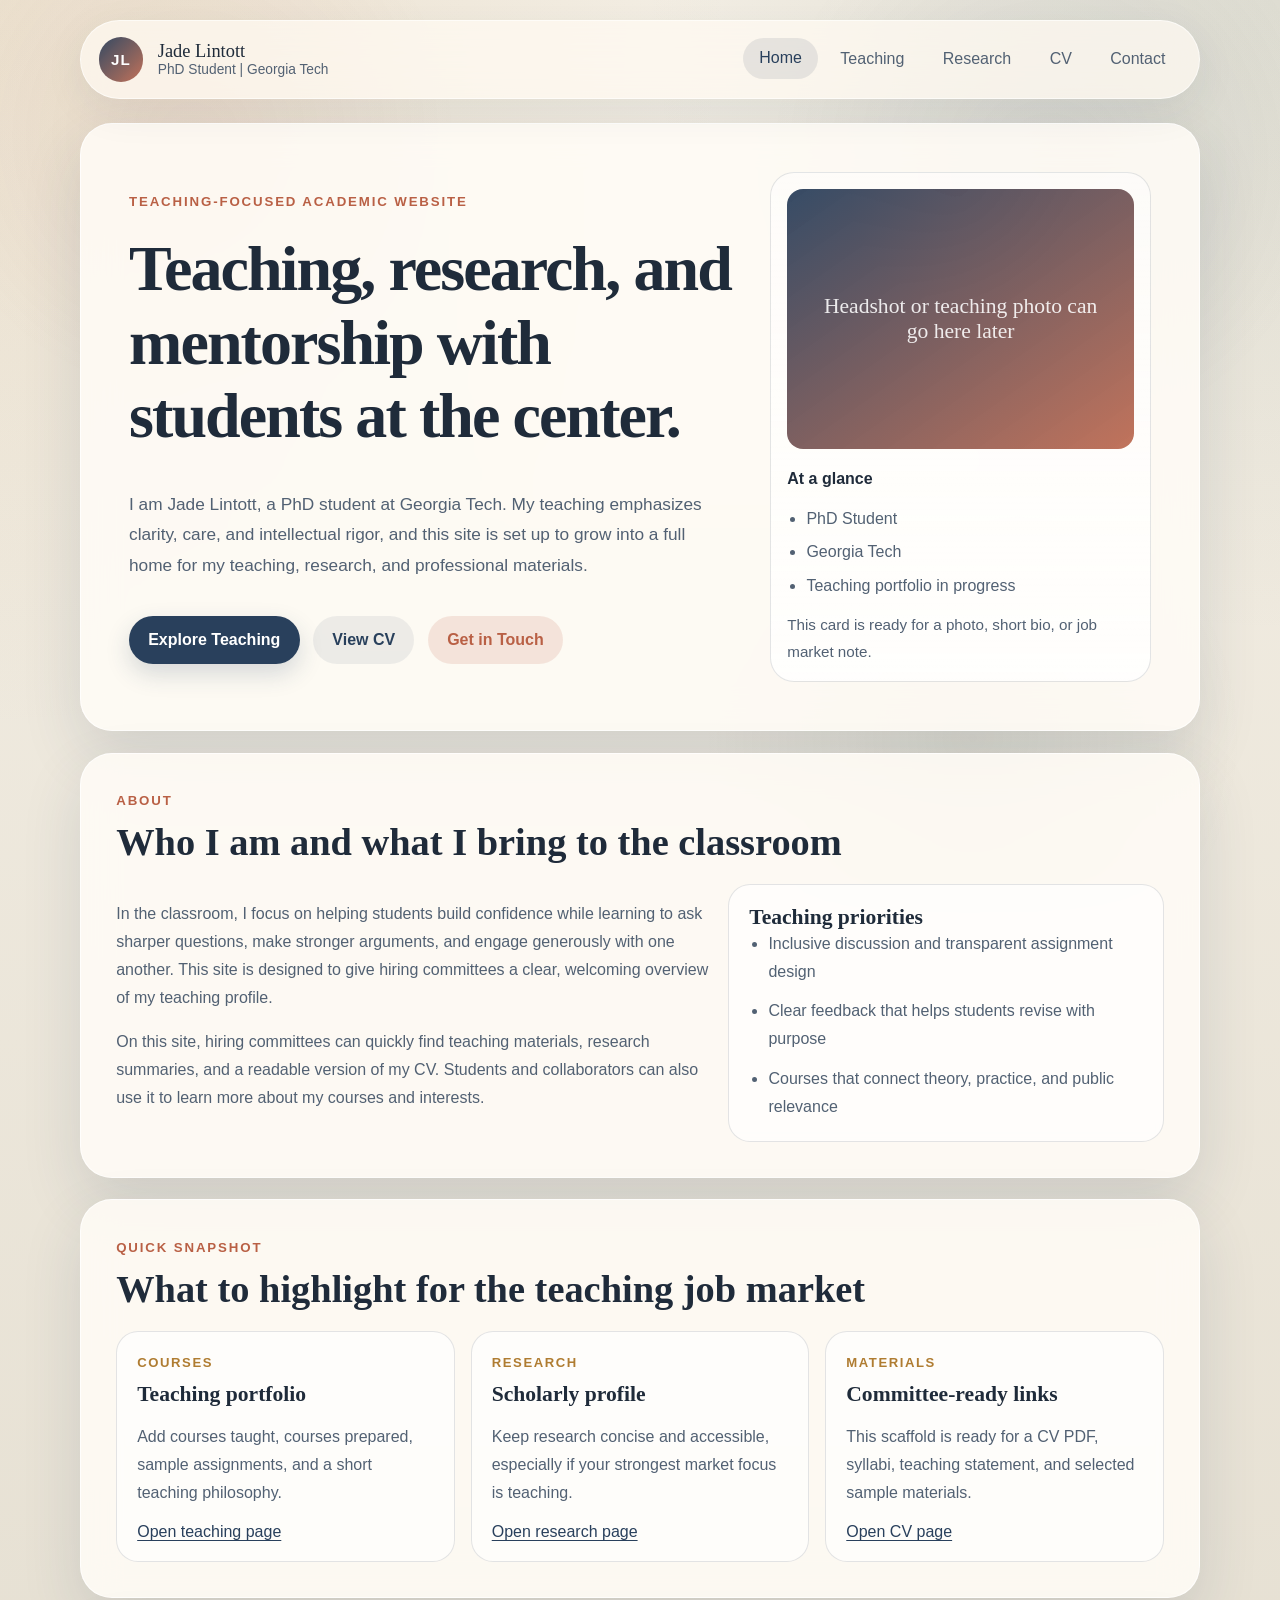
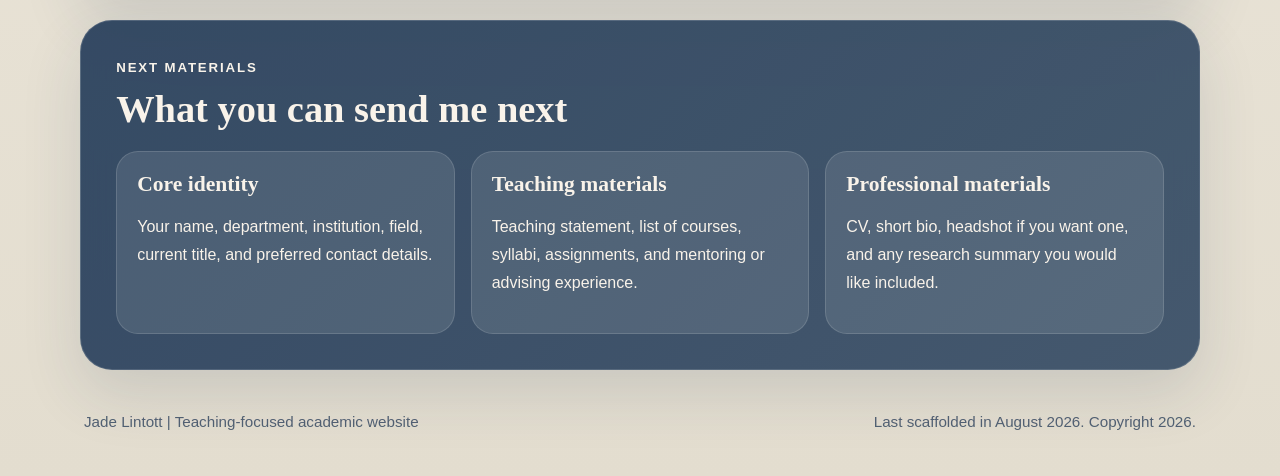
==== index.html @ e93408f1 "Add files via upload" ====
<!DOCTYPE html>
<html lang="en">
  <head>
    <meta charset="UTF-8" />
    <meta name="viewport" content="width=device-width, initial-scale=1.0" />
    <title>Jade Lintott | Teaching-Focused Academic Website</title>
    <meta
      name="description"
      content="Academic website for Jade Lintott, featuring teaching, research, CV, and contact information."
    />
    <link rel="icon" type="image/svg+xml" href="favicon.svg" />
    <link rel="stylesheet" href="styles.css" />
    <script src="script.js" defer></script>
  </head>
  <body>
    <div class="site-background" aria-hidden="true"></div>
    <div class="page-shell">
      <header class="site-header">
        <a class="site-brand" href="index.html">
          <span class="site-brand__mark">JL</span>
          <span>
            <span class="site-brand__name">Jade Lintott</span>
            <span class="site-brand__meta">PhD Student | Georgia Tech</span>
          </span>
        </a>
        <button
          class="nav-toggle"
          type="button"
          aria-expanded="false"
          aria-label="Toggle navigation"
          data-nav-toggle
        >
          Menu
        </button>
        <nav class="site-nav" aria-label="Primary" data-site-nav>
          <a href="index.html" aria-current="page">Home</a>
          <a href="teaching.html">Teaching</a>
          <a href="research.html">Research</a>
          <a href="cv.html">CV</a>
          <a href="contact.html">Contact</a>
        </nav>
      </header>

      <main>
        <section class="hero hero--home">
          <div class="hero__content">
            <p class="eyebrow">Teaching-Focused Academic Website</p>
            <h1>Teaching, research, and mentorship with students at the center.</h1>
            <p class="hero__lede">
              I am Jade Lintott, a PhD student at Georgia Tech. My teaching
              emphasizes clarity, care, and intellectual rigor, and this site
              is set up to grow into a full home for my teaching, research, and
              professional materials.
            </p>
            <div class="hero__actions">
              <a class="button" href="teaching.html">Explore Teaching</a>
              <a class="button button--ghost" href="cv.html">View CV</a>
              <a class="button button--soft" href="contact.html">Get in Touch</a>
            </div>
          </div>
          <aside class="profile-card">
            <div class="profile-card__visual">
              <span>Headshot or teaching photo can go here later</span>
            </div>
            <div class="profile-card__body">
              <p class="profile-card__title">At a glance</p>
              <ul class="compact-list">
                <li>PhD Student</li>
                <li>Georgia Tech</li>
                <li>Teaching portfolio in progress</li>
              </ul>
              <p class="muted">
                This card is ready for a photo, short bio, or job market note.
              </p>
            </div>
          </aside>
        </section>

        <section class="section-card">
          <div class="section-heading">
            <p class="eyebrow">About</p>
            <h2>Who I am and what I bring to the classroom</h2>
          </div>
          <div class="content-grid">
            <div>
              <p>
                In the classroom, I focus on helping students build confidence
                while learning to ask sharper questions, make stronger
                arguments, and engage generously with one another. This site is
                designed to give hiring committees a clear, welcoming overview
                of my teaching profile.
              </p>
              <p>
                On this site, hiring committees can quickly find teaching
                materials, research summaries, and a readable version of my CV.
                Students and collaborators can also use it to learn more about my
                courses and interests.
              </p>
            </div>
            <div class="highlight-panel">
              <h3>Teaching priorities</h3>
              <ul class="feature-list">
                <li>Inclusive discussion and transparent assignment design</li>
                <li>Clear feedback that helps students revise with purpose</li>
                <li>Courses that connect theory, practice, and public relevance</li>
              </ul>
            </div>
          </div>
        </section>

        <section class="section-card">
          <div class="section-heading">
            <p class="eyebrow">Quick Snapshot</p>
            <h2>What to highlight for the teaching job market</h2>
          </div>
          <div class="card-grid">
            <article class="info-card">
              <p class="info-card__kicker">Courses</p>
              <h3>Teaching portfolio</h3>
              <p>
                Add courses taught, courses prepared, sample assignments, and a
                short teaching philosophy.
              </p>
              <a class="text-link" href="teaching.html">Open teaching page</a>
            </article>
            <article class="info-card">
              <p class="info-card__kicker">Research</p>
              <h3>Scholarly profile</h3>
              <p>
                Keep research concise and accessible, especially if your strongest
                market focus is teaching.
              </p>
              <a class="text-link" href="research.html">Open research page</a>
            </article>
            <article class="info-card">
              <p class="info-card__kicker">Materials</p>
              <h3>Committee-ready links</h3>
              <p>
                This scaffold is ready for a CV PDF, syllabi, teaching statement,
                and selected sample materials.
              </p>
              <a class="text-link" href="cv.html">Open CV page</a>
            </article>
          </div>
        </section>

        <section class="section-card section-card--accent">
          <div class="section-heading">
            <p class="eyebrow">Next Materials</p>
            <h2>What you can send me next</h2>
          </div>
          <div class="card-grid">
            <article class="info-card info-card--light">
              <h3>Core identity</h3>
              <p>
                Your name, department, institution, field, current title, and
                preferred contact details.
              </p>
            </article>
            <article class="info-card info-card--light">
              <h3>Teaching materials</h3>
              <p>
                Teaching statement, list of courses, syllabi, assignments, and
                mentoring or advising experience.
              </p>
            </article>
            <article class="info-card info-card--light">
              <h3>Professional materials</h3>
              <p>
                CV, short bio, headshot if you want one, and any research summary
                you would like included.
              </p>
            </article>
          </div>
        </section>
      </main>

      <footer class="site-footer">
        <p>Jade Lintott | Teaching-focused academic website</p>
        <p>Last scaffolded in August 2026. Copyright <span data-year></span>.</p>
      </footer>
    </div>
  </body>
</html>
---- styles.css ----
:root {
  --background: #f4efe5;
  --background-deep: #e3ddcf;
  --paper: rgba(255, 252, 246, 0.88);
  --paper-strong: #fffaf2;
  --ink: #1f2b3a;
  --ink-soft: #526173;
  --line: rgba(31, 43, 58, 0.12);
  --navy: #29405c;
  --terracotta: #b96045;
  --gold: #af7c31;
  --sage: #6a7c6d;
  --shadow: 0 24px 60px rgba(41, 64, 92, 0.14);
  --radius-lg: 32px;
  --radius-md: 22px;
  --radius-sm: 14px;
  --font-sans: "Avenir Next", "Segoe UI", "Helvetica Neue", sans-serif;
  --font-serif: "Iowan Old Style", "Palatino Linotype", "Book Antiqua",
    Baskerville, Georgia, serif;
}

*,
*::before,
*::after {
  box-sizing: border-box;
}

html {
  scroll-behavior: smooth;
}

body {
  margin: 0;
  min-height: 100vh;
  font-family: var(--font-sans);
  color: var(--ink);
  background:
    radial-gradient(circle at top left, rgba(175, 124, 49, 0.12), transparent 30%),
    radial-gradient(circle at top right, rgba(106, 124, 109, 0.16), transparent 26%),
    linear-gradient(180deg, var(--background), var(--background-deep));
}

a {
  color: inherit;
}

img {
  max-width: 100%;
  display: block;
}

p,
li {
  font-size: 1rem;
  line-height: 1.75;
  color: var(--ink-soft);
}

h1,
h2,
h3 {
  margin: 0;
  font-family: var(--font-serif);
  color: var(--ink);
  line-height: 1.15;
}

h1 {
  font-size: clamp(2.6rem, 5vw, 4.8rem);
  letter-spacing: -0.03em;
}

h2 {
  font-size: clamp(1.8rem, 3vw, 2.7rem);
}

h3 {
  font-size: 1.35rem;
}

code {
  padding: 0.1rem 0.4rem;
  border-radius: 999px;
  background: rgba(41, 64, 92, 0.09);
  font-family: "SFMono-Regular", Consolas, "Liberation Mono", monospace;
  font-size: 0.92rem;
}

.site-background {
  position: fixed;
  inset: 0;
  pointer-events: none;
  background:
    radial-gradient(circle at 15% 15%, rgba(185, 96, 69, 0.08), transparent 20%),
    radial-gradient(circle at 82% 18%, rgba(41, 64, 92, 0.08), transparent 22%),
    radial-gradient(circle at 76% 82%, rgba(106, 124, 109, 0.12), transparent 22%);
}

.page-shell {
  width: min(1120px, calc(100% - 2rem));
  margin: 0 auto;
  padding: 1.25rem 0 2.5rem;
}

.site-header {
  position: sticky;
  top: 1rem;
  z-index: 20;
  display: flex;
  align-items: center;
  justify-content: space-between;
  gap: 1rem;
  margin-bottom: 1.5rem;
  padding: 1rem 1.1rem;
  border: 1px solid rgba(255, 255, 255, 0.6);
  border-radius: 999px;
  background: rgba(255, 250, 242, 0.75);
  backdrop-filter: blur(18px);
  box-shadow: 0 12px 40px rgba(41, 64, 92, 0.08);
}

.site-brand {
  display: inline-flex;
  align-items: center;
  gap: 0.9rem;
  text-decoration: none;
}

.site-brand__mark {
  display: grid;
  place-items: center;
  width: 2.8rem;
  height: 2.8rem;
  border-radius: 50%;
  background:
    linear-gradient(135deg, rgba(41, 64, 92, 0.95), rgba(185, 96, 69, 0.88));
  color: #fff;
  font-size: 0.95rem;
  font-weight: 700;
  letter-spacing: 0.08em;
}

.site-brand__name,
.site-brand__meta {
  display: block;
}

.site-brand__name {
  font-family: var(--font-serif);
  font-size: 1.15rem;
}

.site-brand__meta {
  color: var(--ink-soft);
  font-size: 0.86rem;
}

.site-nav {
  display: flex;
  flex-wrap: wrap;
  gap: 0.4rem;
}

.site-nav a {
  padding: 0.7rem 1rem;
  border-radius: 999px;
  text-decoration: none;
  color: var(--ink-soft);
  transition: background-color 180ms ease, color 180ms ease, transform 180ms ease;
}

.site-nav a:hover,
.site-nav a:focus-visible,
.site-nav a[aria-current="page"] {
  background: rgba(41, 64, 92, 0.1);
  color: var(--navy);
  transform: translateY(-1px);
}

.nav-toggle {
  display: none;
  padding: 0.75rem 1rem;
  border: 0;
  border-radius: 999px;
  background: rgba(41, 64, 92, 0.1);
  color: var(--navy);
  font: inherit;
  font-weight: 600;
}

.hero,
.section-card {
  position: relative;
  margin-bottom: 1.35rem;
  border: 1px solid rgba(255, 255, 255, 0.78);
  border-radius: var(--radius-lg);
  background: var(--paper);
  backdrop-filter: blur(18px);
  box-shadow: var(--shadow);
}

.hero {
  display: grid;
  gap: 1.25rem;
  padding: clamp(1.6rem, 4vw, 3rem);
}

.hero--home {
  grid-template-columns: minmax(0, 1.55fr) minmax(280px, 0.95fr);
  align-items: center;
}

.hero--page {
  padding-block: clamp(2rem, 5vw, 3.2rem);
}

.hero__content {
  display: grid;
  gap: 1.2rem;
}

.hero__content--narrow {
  max-width: 760px;
}

.hero__lede {
  max-width: 60ch;
  font-size: 1.08rem;
}

.hero__actions {
  display: flex;
  flex-wrap: wrap;
  gap: 0.85rem;
}

.eyebrow {
  margin: 0;
  color: var(--terracotta);
  font-size: 0.83rem;
  font-weight: 700;
  letter-spacing: 0.14em;
  text-transform: uppercase;
}

.profile-card {
  display: grid;
  gap: 1rem;
  padding: 1rem;
  border: 1px solid var(--line);
  border-radius: calc(var(--radius-lg) - 8px);
  background: linear-gradient(180deg, rgba(255, 255, 255, 0.5), rgba(255, 255, 255, 0.82));
}

.profile-card__visual {
  min-height: 260px;
  display: grid;
  place-items: center;
  padding: 1.5rem;
  border-radius: calc(var(--radius-lg) - 16px);
  background:
    linear-gradient(145deg, rgba(41, 64, 92, 0.94), rgba(185, 96, 69, 0.88)),
    radial-gradient(circle at top, rgba(255, 255, 255, 0.2), transparent 36%);
  color: rgba(255, 255, 255, 0.88);
  text-align: center;
  font-family: var(--font-serif);
  font-size: 1.35rem;
}

.profile-card__body {
  display: grid;
  gap: 0.75rem;
}

.profile-card__title {
  margin: 0;
  color: var(--ink);
  font-weight: 700;
}

.section-card {
  padding: clamp(1.4rem, 3.4vw, 2.2rem);
}

.section-card--accent {
  background:
    linear-gradient(135deg, rgba(41, 64, 92, 0.94), rgba(58, 80, 103, 0.94));
  border-color: rgba(255, 255, 255, 0.14);
}

.section-card--accent h2,
.section-card--accent h3,
.section-card--accent p,
.section-card--accent li,
.section-card--accent .eyebrow,
.section-card--accent code {
  color: #f9f3ea;
}

.section-card--accent code {
  background: rgba(255, 255, 255, 0.14);
}

.section-heading {
  display: grid;
  gap: 0.5rem;
  margin-bottom: 1.25rem;
}

.content-grid,
.card-grid {
  display: grid;
  gap: 1rem;
}

.content-grid {
  grid-template-columns: minmax(0, 1.3fr) minmax(280px, 0.95fr);
  align-items: start;
}

.card-grid {
  grid-template-columns: repeat(3, minmax(0, 1fr));
}

.highlight-panel,
.info-card {
  padding: 1.25rem;
  border: 1px solid var(--line);
  border-radius: var(--radius-md);
  background: rgba(255, 255, 255, 0.64);
}

.info-card--light {
  background: rgba(255, 255, 255, 0.1);
  border-color: rgba(255, 255, 255, 0.14);
}

.info-card__kicker {
  margin: 0 0 0.45rem;
  color: var(--gold);
  font-size: 0.82rem;
  font-weight: 700;
  letter-spacing: 0.12em;
  text-transform: uppercase;
}

.feature-list,
.compact-list,
.timeline-list {
  margin: 0;
  padding-left: 1.2rem;
}

.feature-list {
  display: grid;
  gap: 0.7rem;
}

.feature-list--wide {
  padding-left: 1.1rem;
}

.compact-list {
  display: grid;
  gap: 0.35rem;
}

.timeline-list {
  display: grid;
  gap: 1rem;
  list-style: none;
  padding: 0;
}

.timeline-list li {
  display: grid;
  grid-template-columns: 130px minmax(0, 1fr);
  gap: 1rem;
  padding: 1rem 0;
  border-top: 1px solid var(--line);
}

.timeline-list li:first-child {
  border-top: 0;
  padding-top: 0;
}

.timeline-list__date {
  color: var(--terracotta);
  font-weight: 700;
}

.button,
.text-link {
  transition: transform 180ms ease, box-shadow 180ms ease, background-color 180ms ease;
}

.button {
  display: inline-flex;
  align-items: center;
  justify-content: center;
  min-height: 3rem;
  padding: 0.85rem 1.2rem;
  border-radius: 999px;
  background: var(--navy);
  color: #fff;
  text-decoration: none;
  font-weight: 700;
  box-shadow: 0 10px 24px rgba(41, 64, 92, 0.18);
}

.button:hover,
.button:focus-visible,
.text-link:hover,
.text-link:focus-visible {
  transform: translateY(-2px);
}

.button--ghost {
  background: rgba(41, 64, 92, 0.08);
  color: var(--navy);
  box-shadow: none;
}

.button--soft {
  background: rgba(185, 96, 69, 0.14);
  color: var(--terracotta);
  box-shadow: none;
}

.button--disabled {
  background: rgba(41, 64, 92, 0.12);
  color: var(--ink-soft);
  box-shadow: none;
  cursor: default;
}

.text-link {
  color: var(--navy);
  text-decoration-thickness: 0.08em;
  text-underline-offset: 0.16em;
}

.muted {
  margin: 0;
  font-size: 0.95rem;
  color: var(--ink-soft);
}

.site-footer {
  display: flex;
  flex-wrap: wrap;
  justify-content: space-between;
  gap: 0.75rem 1rem;
  padding: 1.1rem 0.25rem 0;
}

.site-footer p {
  margin: 0;
  font-size: 0.95rem;
}

.not-found {
  min-height: 78vh;
  display: grid;
  place-content: center;
  gap: 1rem;
  text-align: center;
}

@media (max-width: 920px) {
  .hero--home,
  .content-grid,
  .card-grid {
    grid-template-columns: 1fr;
  }

  .profile-card__visual {
    min-height: 220px;
  }

  .timeline-list li {
    grid-template-columns: 1fr;
    gap: 0.4rem;
  }
}

@media (max-width: 760px) {
  .page-shell {
    width: min(100% - 1rem, 1120px);
  }

  .site-header {
    display: grid;
    grid-template-columns: 1fr auto;
    align-items: center;
    border-radius: 28px;
  }

  .nav-toggle {
    display: inline-flex;
  }

  .site-nav {
    display: none;
    grid-column: 1 / -1;
    padding-top: 0.35rem;
  }

  .site-nav.is-open {
    display: grid;
  }

  .site-nav a {
    width: 100%;
    text-align: center;
  }

  .hero,
  .section-card {
    border-radius: 26px;
  }

  .hero__actions {
    flex-direction: column;
  }

  .button {
    width: 100%;
  }
}
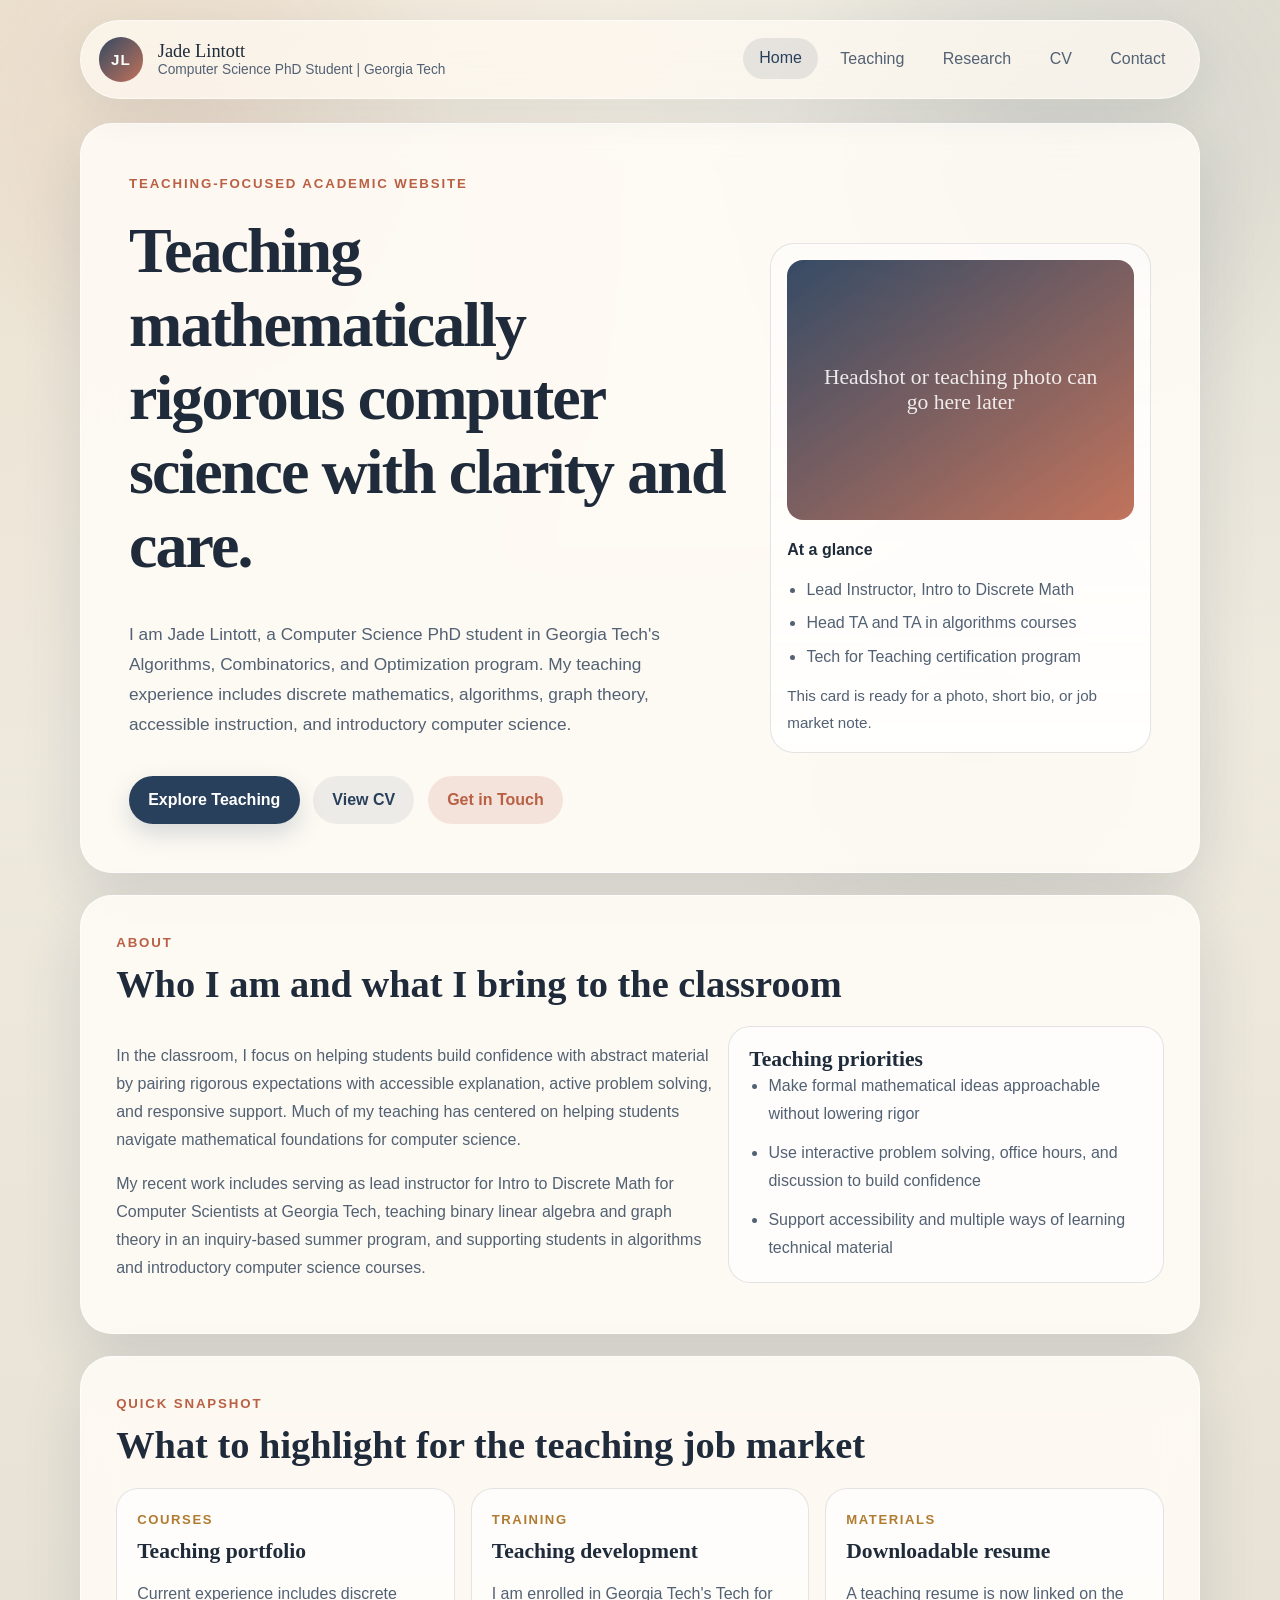
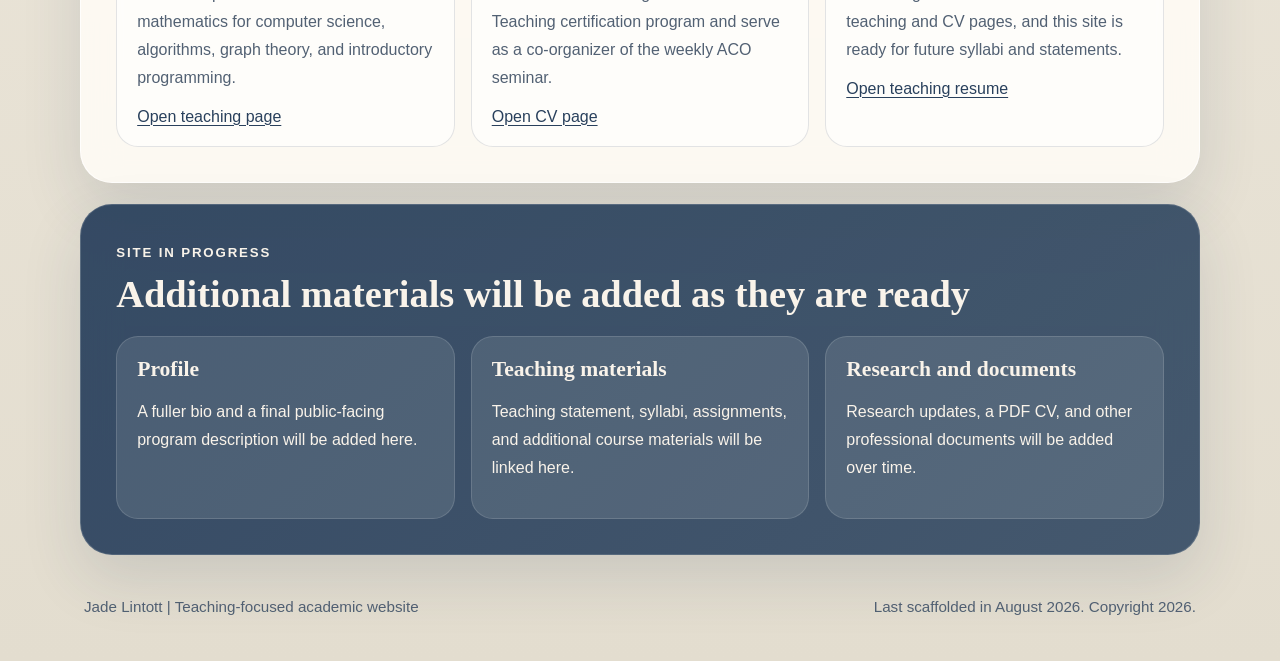
==== commit 5546bff8: "edits" ====
--- a/index.html
+++ b/index.html
@@ -3,10 +3,10 @@
   <head>
     <meta charset="UTF-8" />
     <meta name="viewport" content="width=device-width, initial-scale=1.0" />
-    <title>Jade Lintott | Teaching-Focused Academic Website</title>
+    <title>Jade Lintott | Teaching and Academic Website</title>
     <meta
       name="description"
-      content="Academic website for Jade Lintott, featuring teaching, research, CV, and contact information."
+      content="Academic website for Jade Lintott, a Computer Science PhD student at Georgia Tech, featuring teaching, CV, research, and contact information."
     />
     <link rel="icon" type="image/svg+xml" href="favicon.svg" />
     <link rel="stylesheet" href="styles.css" />
@@ -20,7 +20,7 @@
           <span class="site-brand__mark">JL</span>
           <span>
             <span class="site-brand__name">Jade Lintott</span>
-            <span class="site-brand__meta">PhD Student | Georgia Tech</span>
+            <span class="site-brand__meta">Computer Science PhD Student | Georgia Tech</span>
           </span>
         </a>
         <button
@@ -45,12 +45,13 @@
         <section class="hero hero--home">
           <div class="hero__content">
             <p class="eyebrow">Teaching-Focused Academic Website</p>
-            <h1>Teaching, research, and mentorship with students at the center.</h1>
+            <h1>Teaching mathematically rigorous computer science with clarity and care.</h1>
             <p class="hero__lede">
-              I am Jade Lintott, a PhD student at Georgia Tech. My teaching
-              emphasizes clarity, care, and intellectual rigor, and this site
-              is set up to grow into a full home for my teaching, research, and
-              professional materials.
+              I am Jade Lintott, a Computer Science PhD student in Georgia
+              Tech's Algorithms, Combinatorics, and Optimization program. My
+              teaching experience includes discrete mathematics, algorithms,
+              graph theory, accessible instruction, and introductory computer
+              science.
             </p>
             <div class="hero__actions">
               <a class="button" href="teaching.html">Explore Teaching</a>
@@ -65,9 +66,9 @@
             <div class="profile-card__body">
               <p class="profile-card__title">At a glance</p>
               <ul class="compact-list">
-                <li>PhD Student</li>
-                <li>Georgia Tech</li>
-                <li>Teaching portfolio in progress</li>
+                <li>Lead Instructor, Intro to Discrete Math</li>
+                <li>Head TA and TA in algorithms courses</li>
+                <li>Tech for Teaching certification program</li>
               </ul>
               <p class="muted">
                 This card is ready for a photo, short bio, or job market note.
@@ -85,24 +86,25 @@
             <div>
               <p>
                 In the classroom, I focus on helping students build confidence
-                while learning to ask sharper questions, make stronger
-                arguments, and engage generously with one another. This site is
-                designed to give hiring committees a clear, welcoming overview
-                of my teaching profile.
+                with abstract material by pairing rigorous expectations with
+                accessible explanation, active problem solving, and responsive
+                support. Much of my teaching has centered on helping students
+                navigate mathematical foundations for computer science.
               </p>
               <p>
-                On this site, hiring committees can quickly find teaching
-                materials, research summaries, and a readable version of my CV.
-                Students and collaborators can also use it to learn more about my
-                courses and interests.
+                My recent work includes serving as lead instructor for Intro to
+                Discrete Math for Computer Scientists at Georgia Tech, teaching
+                binary linear algebra and graph theory in an inquiry-based
+                summer program, and supporting students in algorithms and
+                introductory computer science courses.
               </p>
             </div>
             <div class="highlight-panel">
               <h3>Teaching priorities</h3>
               <ul class="feature-list">
-                <li>Inclusive discussion and transparent assignment design</li>
-                <li>Clear feedback that helps students revise with purpose</li>
-                <li>Courses that connect theory, practice, and public relevance</li>
+                <li>Make formal mathematical ideas approachable without lowering rigor</li>
+                <li>Use interactive problem solving, office hours, and discussion to build confidence</li>
+                <li>Support accessibility and multiple ways of learning technical material</li>
               </ul>
             </div>
           </div>
@@ -118,57 +120,57 @@
               <p class="info-card__kicker">Courses</p>
               <h3>Teaching portfolio</h3>
               <p>
-                Add courses taught, courses prepared, sample assignments, and a
-                short teaching philosophy.
+                Current experience includes discrete mathematics for computer
+                science, algorithms, graph theory, and introductory programming.
               </p>
               <a class="text-link" href="teaching.html">Open teaching page</a>
             </article>
             <article class="info-card">
-              <p class="info-card__kicker">Research</p>
-              <h3>Scholarly profile</h3>
+              <p class="info-card__kicker">Training</p>
+              <h3>Teaching development</h3>
               <p>
-                Keep research concise and accessible, especially if your strongest
-                market focus is teaching.
+                I am enrolled in Georgia Tech's Tech for Teaching certification
+                program and serve as a co-organizer of the weekly ACO seminar.
               </p>
-              <a class="text-link" href="research.html">Open research page</a>
+              <a class="text-link" href="cv.html">Open CV page</a>
             </article>
             <article class="info-card">
               <p class="info-card__kicker">Materials</p>
-              <h3>Committee-ready links</h3>
+              <h3>Downloadable resume</h3>
               <p>
-                This scaffold is ready for a CV PDF, syllabi, teaching statement,
-                and selected sample materials.
+                A teaching resume is now linked on the teaching and CV pages,
+                and this site is ready for future syllabi and statements.
               </p>
-              <a class="text-link" href="cv.html">Open CV page</a>
+              <a class="text-link" href="assets/docs/jade-lintott-teaching-resume.docx">Open teaching resume</a>
             </article>
           </div>
         </section>
 
         <section class="section-card section-card--accent">
           <div class="section-heading">
-            <p class="eyebrow">Next Materials</p>
-            <h2>What you can send me next</h2>
+            <p class="eyebrow">Site In Progress</p>
+            <h2>Additional materials will be added as they are ready</h2>
           </div>
           <div class="card-grid">
             <article class="info-card info-card--light">
-              <h3>Core identity</h3>
+              <h3>Profile</h3>
               <p>
-                Your name, department, institution, field, current title, and
-                preferred contact details.
+                A fuller bio and a final public-facing program description will
+                be added here.
               </p>
             </article>
             <article class="info-card info-card--light">
               <h3>Teaching materials</h3>
               <p>
-                Teaching statement, list of courses, syllabi, assignments, and
-                mentoring or advising experience.
+                Teaching statement, syllabi, assignments, and additional course
+                materials will be linked here.
               </p>
             </article>
             <article class="info-card info-card--light">
-              <h3>Professional materials</h3>
+              <h3>Research and documents</h3>
               <p>
-                CV, short bio, headshot if you want one, and any research summary
-                you would like included.
+                Research updates, a PDF CV, and other professional documents
+                will be added over time.
               </p>
             </article>
           </div>
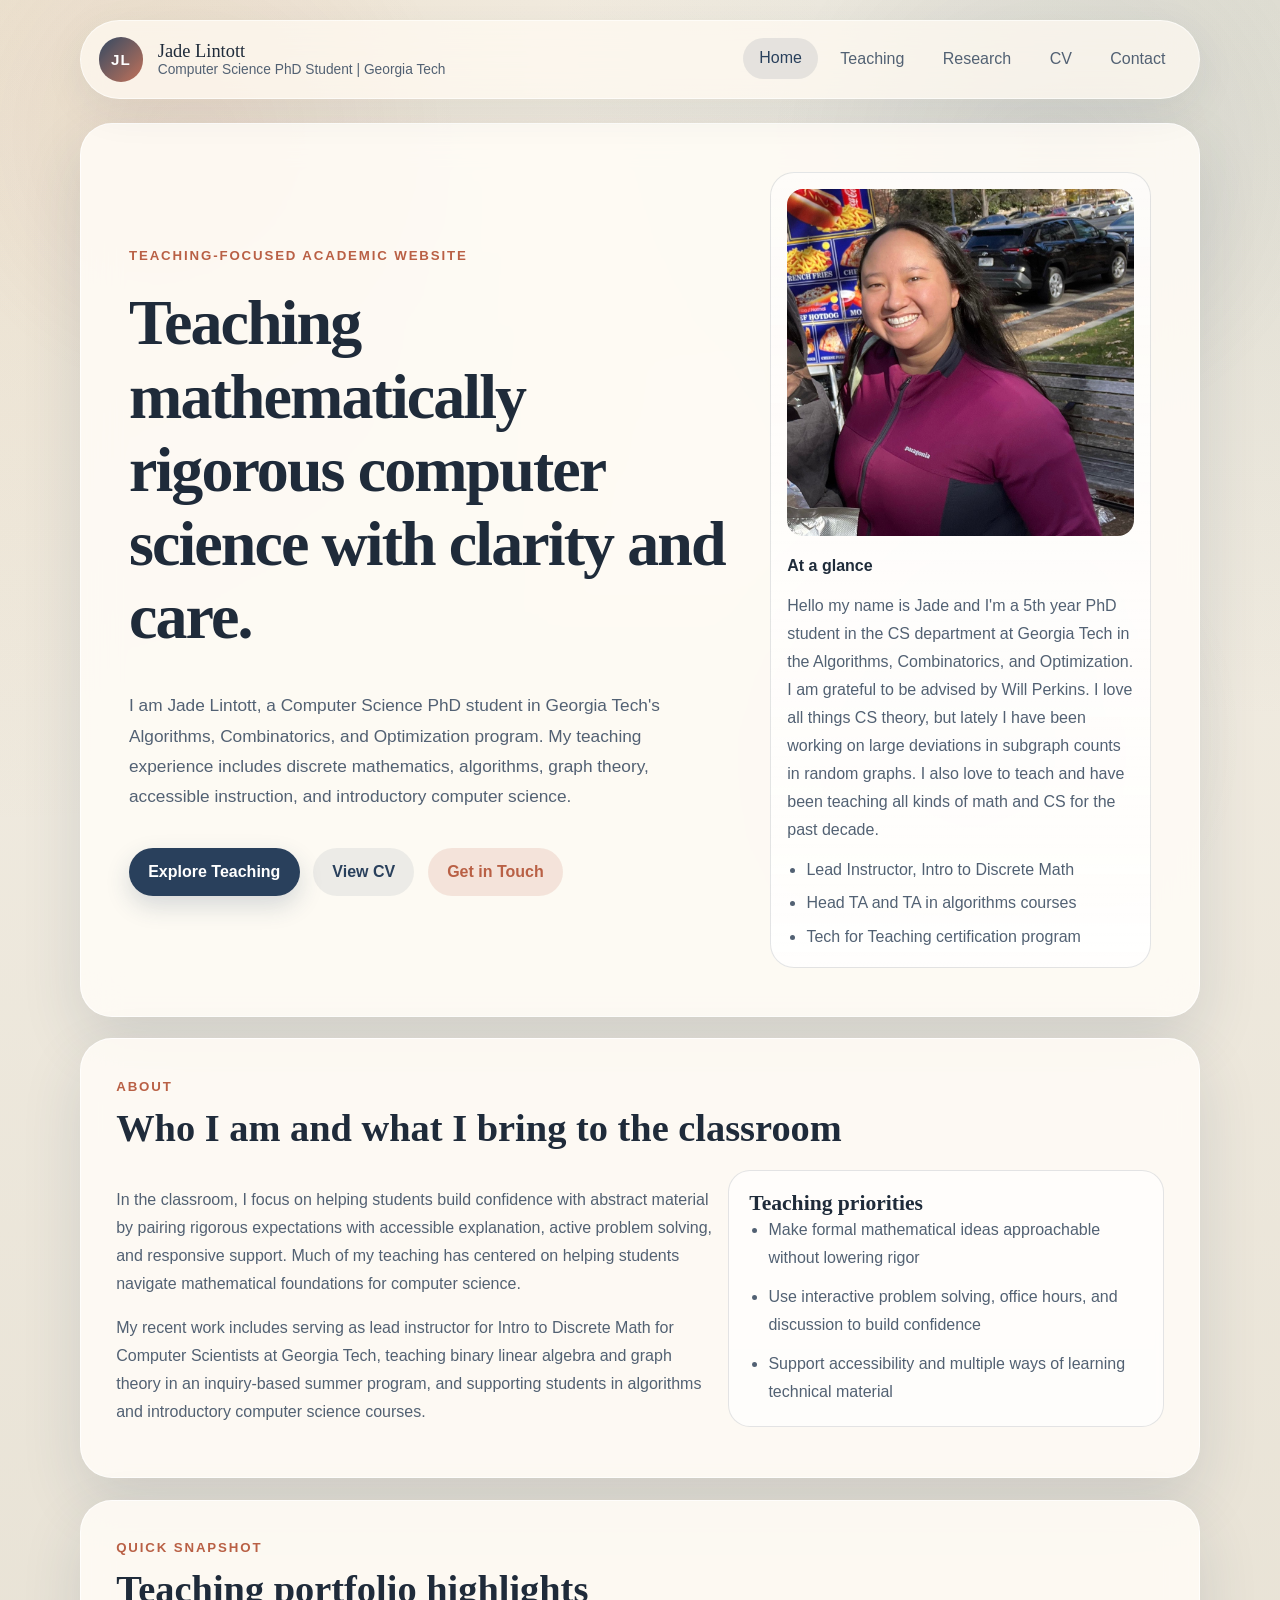
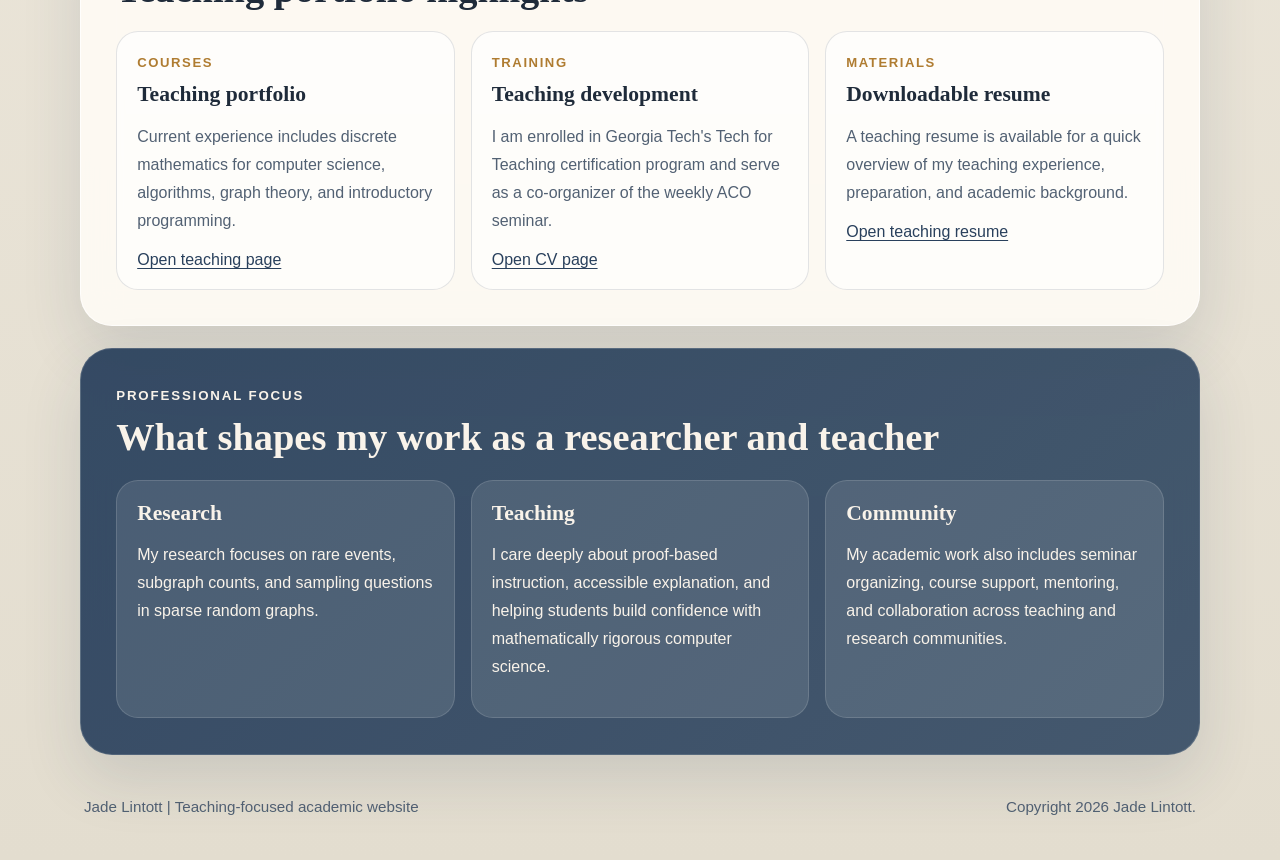
==== commit 9f525a62: "ready pass" ====
--- a/index.html
+++ b/index.html
@@ -61,18 +61,30 @@
           </div>
           <aside class="profile-card">
             <div class="profile-card__visual">
-              <span>Headshot or teaching photo can go here later</span>
+              <img
+                class="profile-card__image"
+                src="assets/images/jade-headshot.jpg"
+                alt="Jade Lintott smiling outdoors"
+                width="1200"
+                height="1143"
+              />
             </div>
             <div class="profile-card__body">
               <p class="profile-card__title">At a glance</p>
+              <p class="profile-card__bio">
+                Hello my name is Jade and I'm a 5th year PhD student in the CS
+                department at Georgia Tech in the Algorithms, Combinatorics,
+                and Optimization. I am grateful to be advised by Will Perkins.
+                I love all things CS theory, but lately I have been working on
+                large deviations in subgraph counts in random graphs. I also
+                love to teach and have been teaching all kinds of math and CS
+                for the past decade.
+              </p>
               <ul class="compact-list">
                 <li>Lead Instructor, Intro to Discrete Math</li>
                 <li>Head TA and TA in algorithms courses</li>
                 <li>Tech for Teaching certification program</li>
               </ul>
-              <p class="muted">
-                This card is ready for a photo, short bio, or job market note.
-              </p>
             </div>
           </aside>
         </section>
@@ -113,7 +125,7 @@
         <section class="section-card">
           <div class="section-heading">
             <p class="eyebrow">Quick Snapshot</p>
-            <h2>What to highlight for the teaching job market</h2>
+            <h2>Teaching portfolio highlights</h2>
           </div>
           <div class="card-grid">
             <article class="info-card">
@@ -138,8 +150,8 @@
               <p class="info-card__kicker">Materials</p>
               <h3>Downloadable resume</h3>
               <p>
-                A teaching resume is now linked on the teaching and CV pages,
-                and this site is ready for future syllabi and statements.
+                A teaching resume is available for a quick overview of my
+                teaching experience, preparation, and academic background.
               </p>
               <a class="text-link" href="assets/docs/jade-lintott-teaching-resume.docx">Open teaching resume</a>
             </article>
@@ -148,29 +160,31 @@
 
         <section class="section-card section-card--accent">
           <div class="section-heading">
-            <p class="eyebrow">Site In Progress</p>
-            <h2>Additional materials will be added as they are ready</h2>
+            <p class="eyebrow">Professional Focus</p>
+            <h2>What shapes my work as a researcher and teacher</h2>
           </div>
           <div class="card-grid">
             <article class="info-card info-card--light">
-              <h3>Profile</h3>
-              <p>
-                A fuller bio and a final public-facing program description will
-                be added here.
+              <h3>Research</h3>
+              <p>
+                My research focuses on rare events, subgraph counts, and
+                sampling questions in sparse random graphs.
               </p>
             </article>
             <article class="info-card info-card--light">
-              <h3>Teaching materials</h3>
-              <p>
-                Teaching statement, syllabi, assignments, and additional course
-                materials will be linked here.
+              <h3>Teaching</h3>
+              <p>
+                I care deeply about proof-based instruction, accessible
+                explanation, and helping students build confidence with
+                mathematically rigorous computer science.
               </p>
             </article>
             <article class="info-card info-card--light">
-              <h3>Research and documents</h3>
-              <p>
-                Research updates, a PDF CV, and other professional documents
-                will be added over time.
+              <h3>Community</h3>
+              <p>
+                My academic work also includes seminar organizing, course
+                support, mentoring, and collaboration across teaching and
+                research communities.
               </p>
             </article>
           </div>
@@ -179,7 +193,7 @@
 
       <footer class="site-footer">
         <p>Jade Lintott | Teaching-focused academic website</p>
-        <p>Last scaffolded in August 2026. Copyright <span data-year></span>.</p>
+        <p>Copyright <span data-year></span> Jade Lintott.</p>
       </footer>
     </div>
   </body>
--- a/styles.css
+++ b/styles.css
@@ -253,18 +253,17 @@
 }
 
 .profile-card__visual {
-  min-height: 260px;
-  display: grid;
-  place-items: center;
-  padding: 1.5rem;
+  overflow: hidden;
   border-radius: calc(var(--radius-lg) - 16px);
-  background:
-    linear-gradient(145deg, rgba(41, 64, 92, 0.94), rgba(185, 96, 69, 0.88)),
-    radial-gradient(circle at top, rgba(255, 255, 255, 0.2), transparent 36%);
-  color: rgba(255, 255, 255, 0.88);
-  text-align: center;
-  font-family: var(--font-serif);
-  font-size: 1.35rem;
+  aspect-ratio: 1 / 1;
+  background: rgba(41, 64, 92, 0.08);
+}
+
+.profile-card__image {
+  width: 100%;
+  height: 100%;
+  object-fit: cover;
+  object-position: center 18%;
 }
 
 .profile-card__body {
@@ -276,6 +275,10 @@
   margin: 0;
   color: var(--ink);
   font-weight: 700;
+}
+
+.profile-card__bio {
+  margin: 0;
 }
 
 .section-card {
@@ -529,4 +532,3 @@
     width: 100%;
   }
 }
-
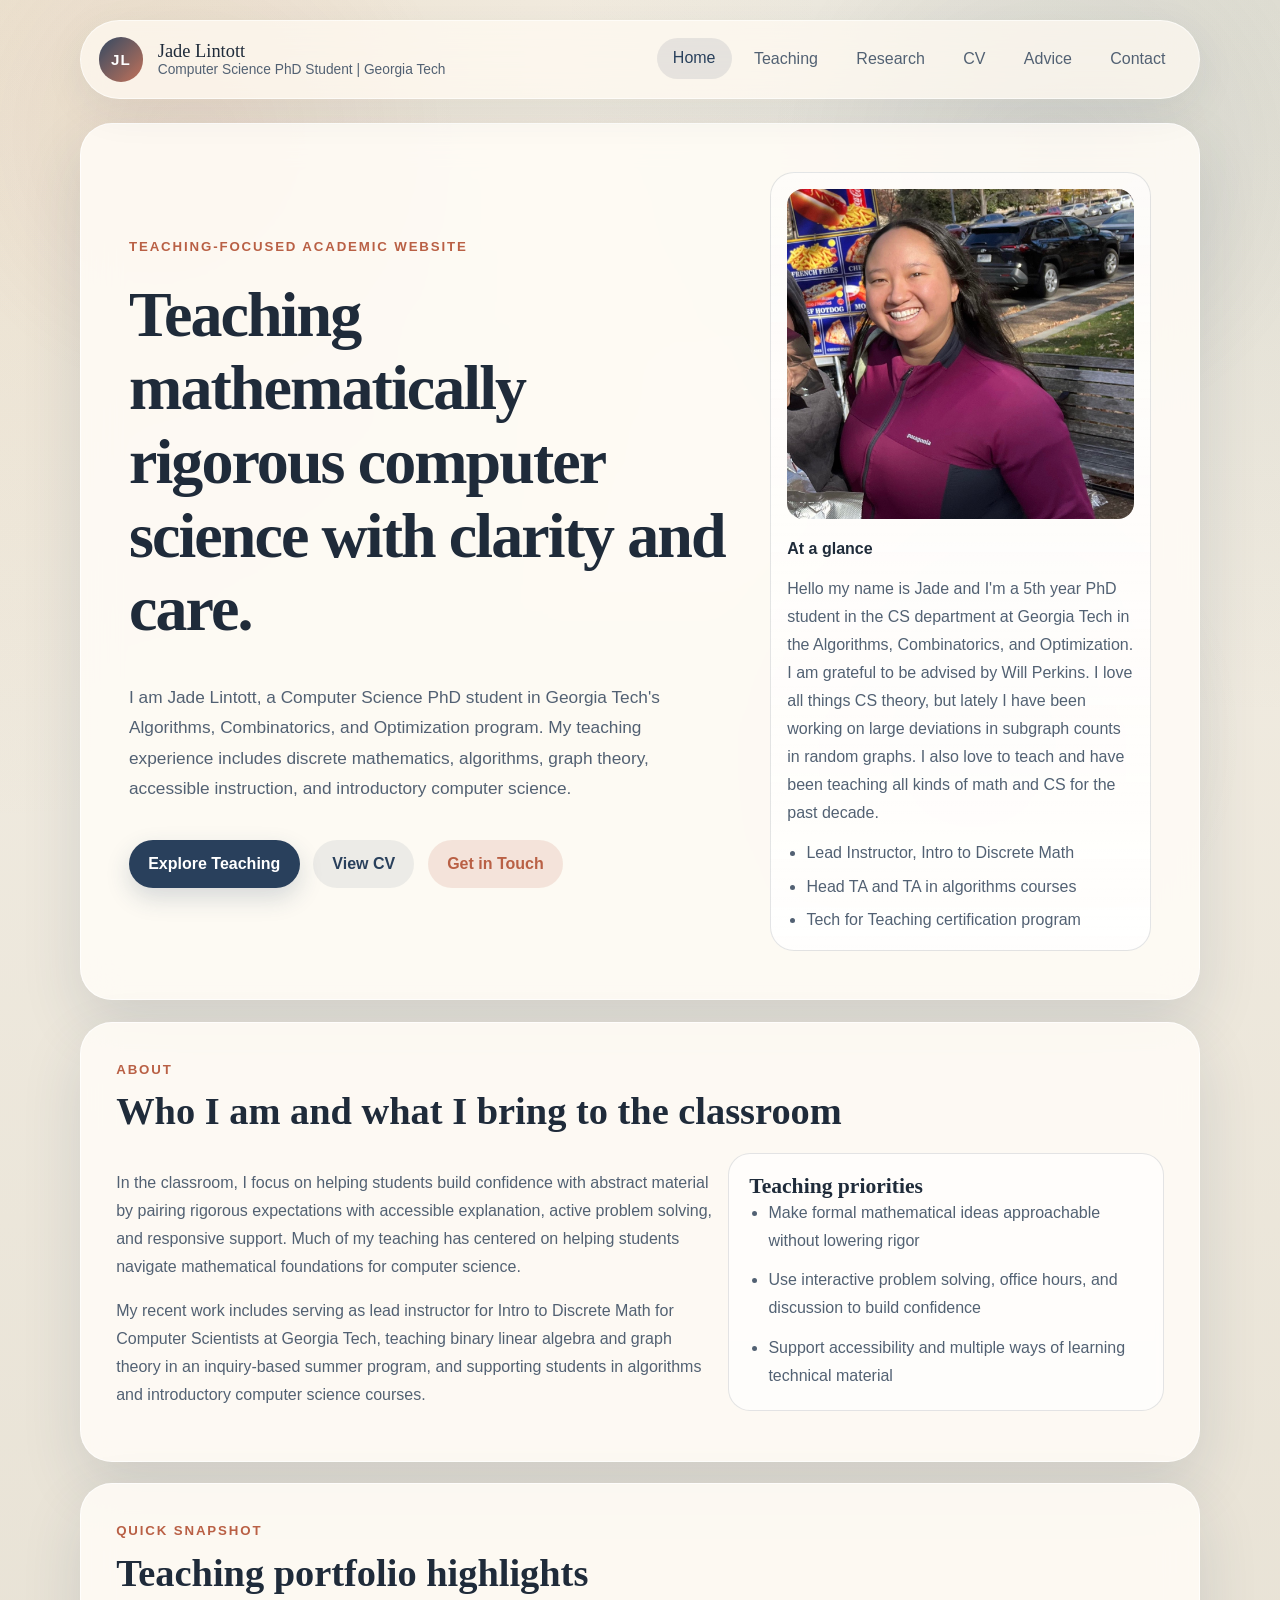
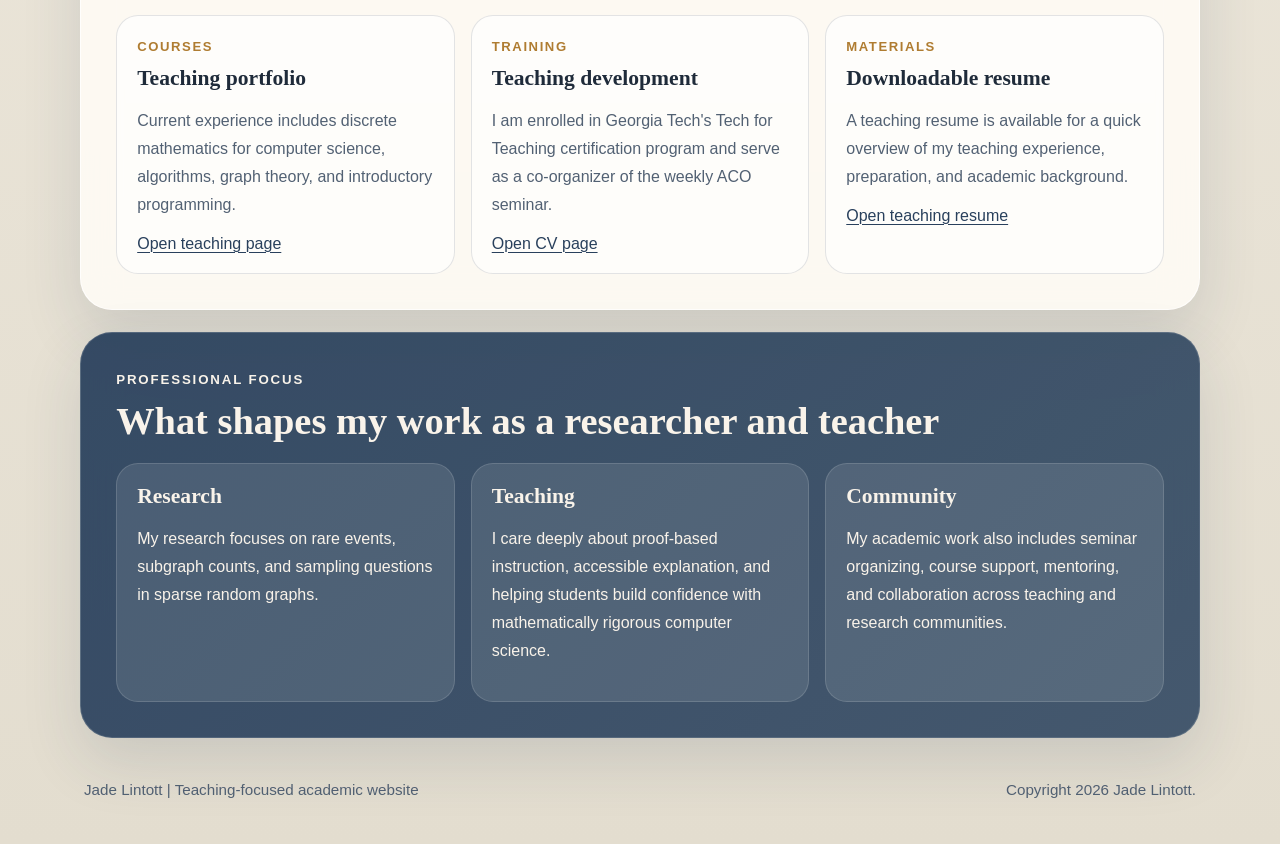
==== commit 594fa61b: "adding advice page" ====
--- a/index.html
+++ b/index.html
@@ -37,6 +37,7 @@
           <a href="teaching.html">Teaching</a>
           <a href="research.html">Research</a>
           <a href="cv.html">CV</a>
+          <a href="miscellaneous.html">Advice</a>
           <a href="contact.html">Contact</a>
         </nav>
       </header>
--- a/styles.css
+++ b/styles.css
@@ -255,15 +255,12 @@
 .profile-card__visual {
   overflow: hidden;
   border-radius: calc(var(--radius-lg) - 16px);
-  aspect-ratio: 1 / 1;
   background: rgba(41, 64, 92, 0.08);
 }
 
 .profile-card__image {
   width: 100%;
-  height: 100%;
-  object-fit: cover;
-  object-position: center 18%;
+  height: auto;
 }
 
 .profile-card__body {
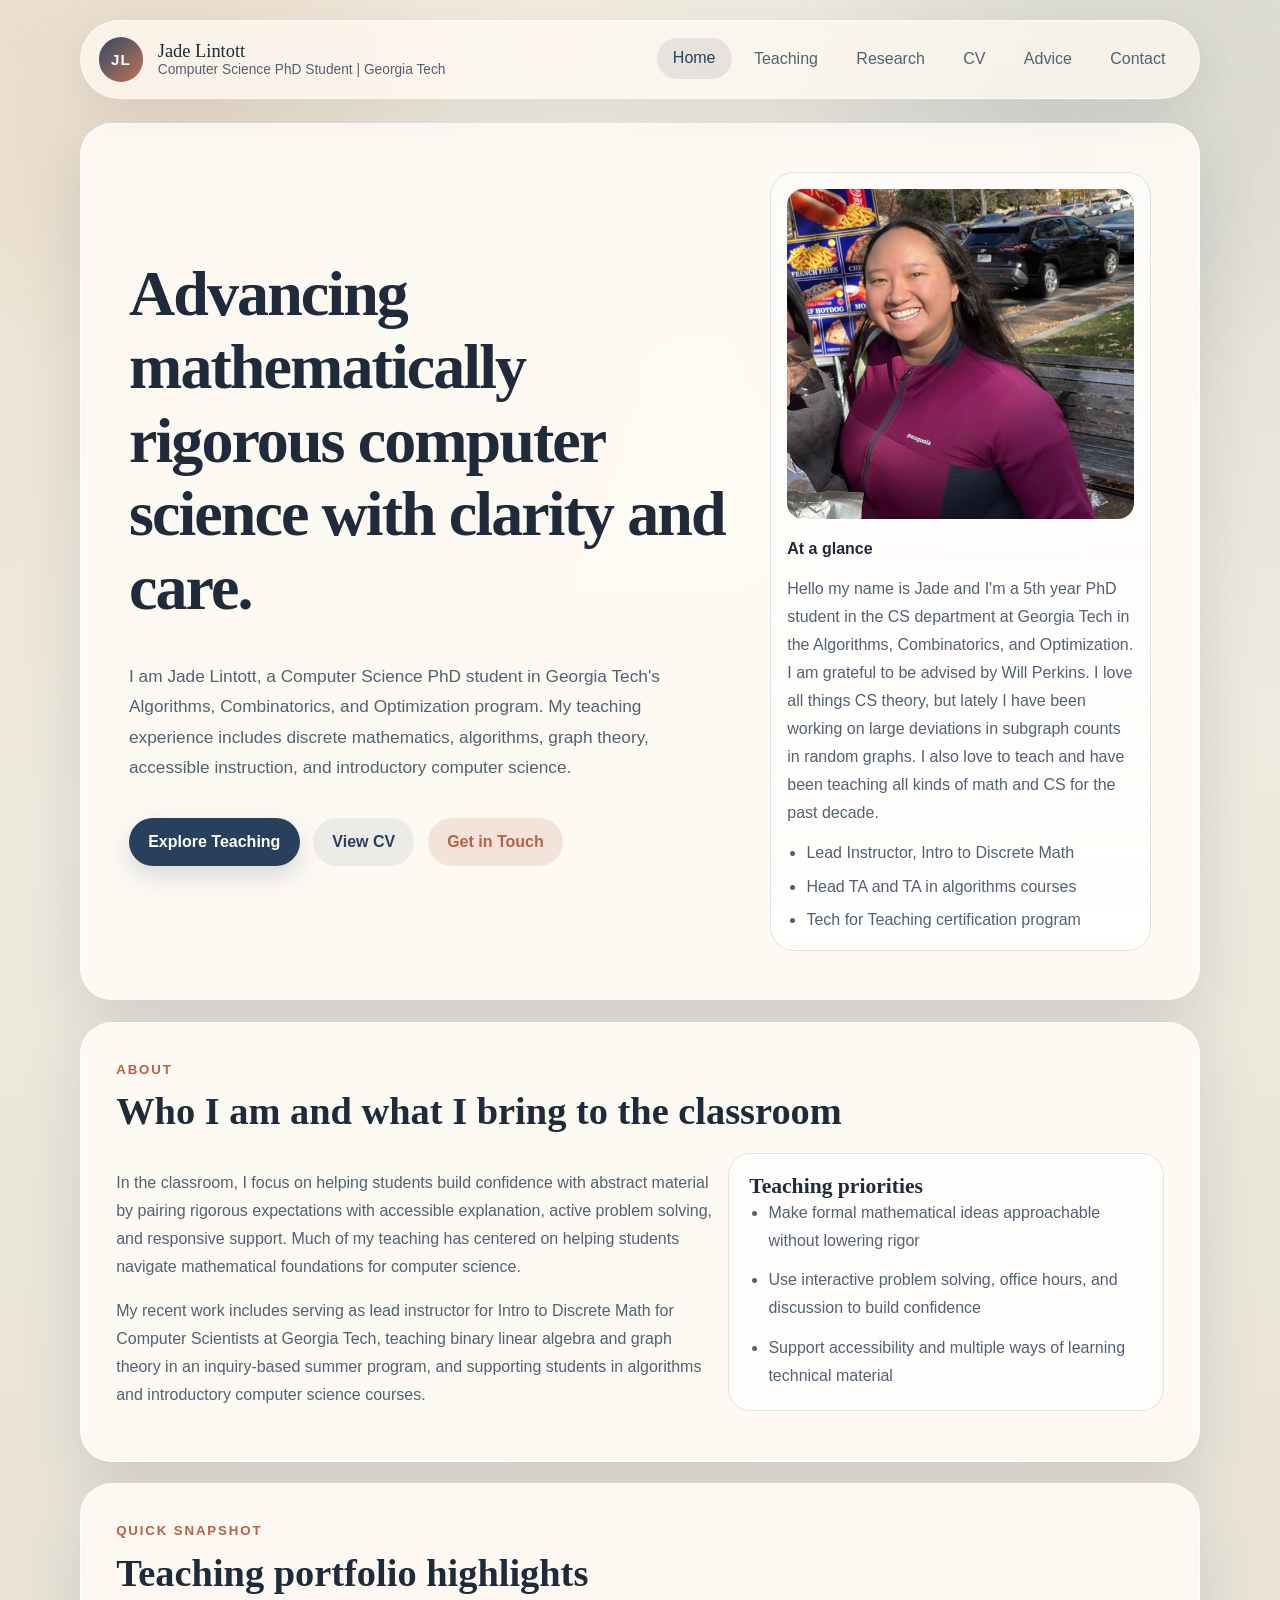
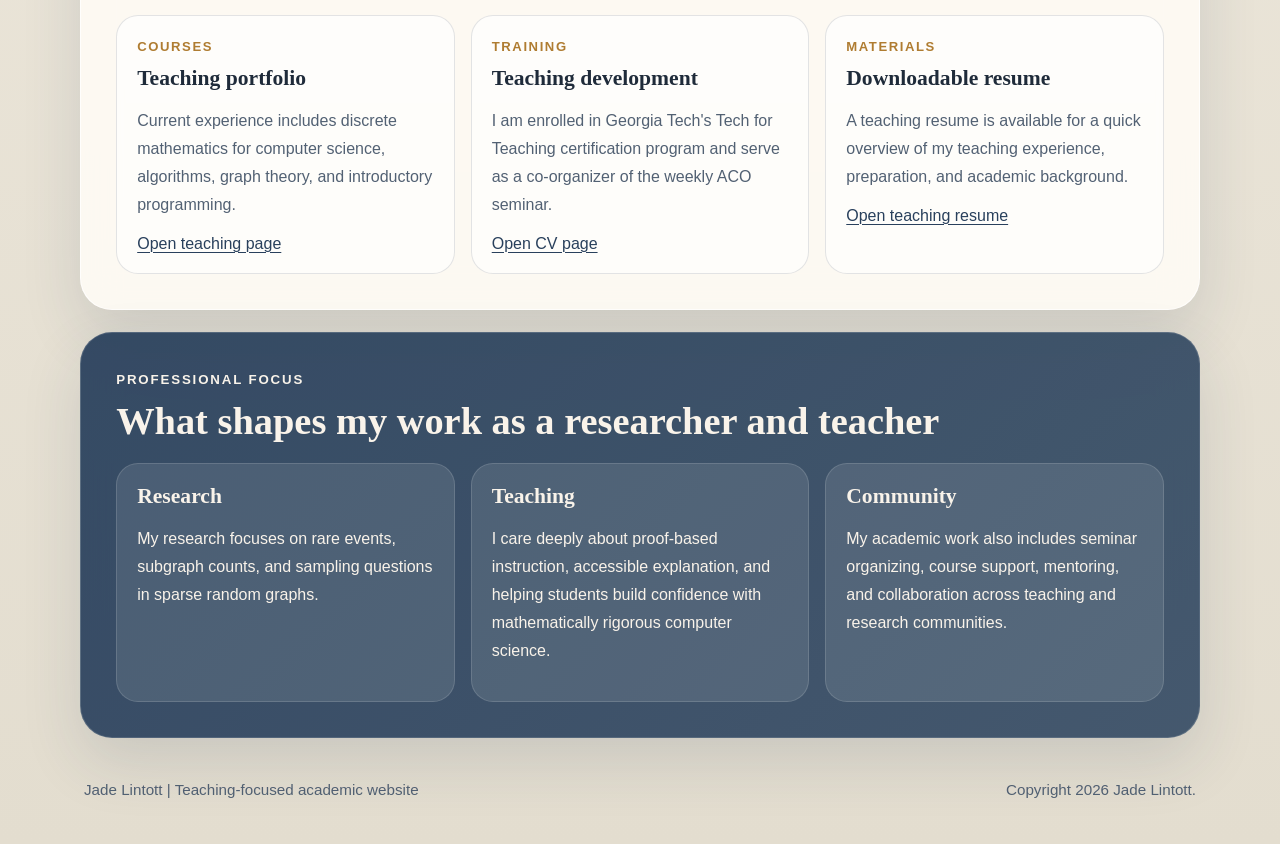
==== commit 9aa68580: "Update index.html" ====
--- a/index.html
+++ b/index.html
@@ -45,8 +45,7 @@
       <main>
         <section class="hero hero--home">
           <div class="hero__content">
-            <p class="eyebrow">Teaching-Focused Academic Website</p>
-            <h1>Teaching mathematically rigorous computer science with clarity and care.</h1>
+            <h1>Advancing mathematically rigorous computer science with clarity and care.</h1>
             <p class="hero__lede">
               I am Jade Lintott, a Computer Science PhD student in Georgia
               Tech's Algorithms, Combinatorics, and Optimization program. My
